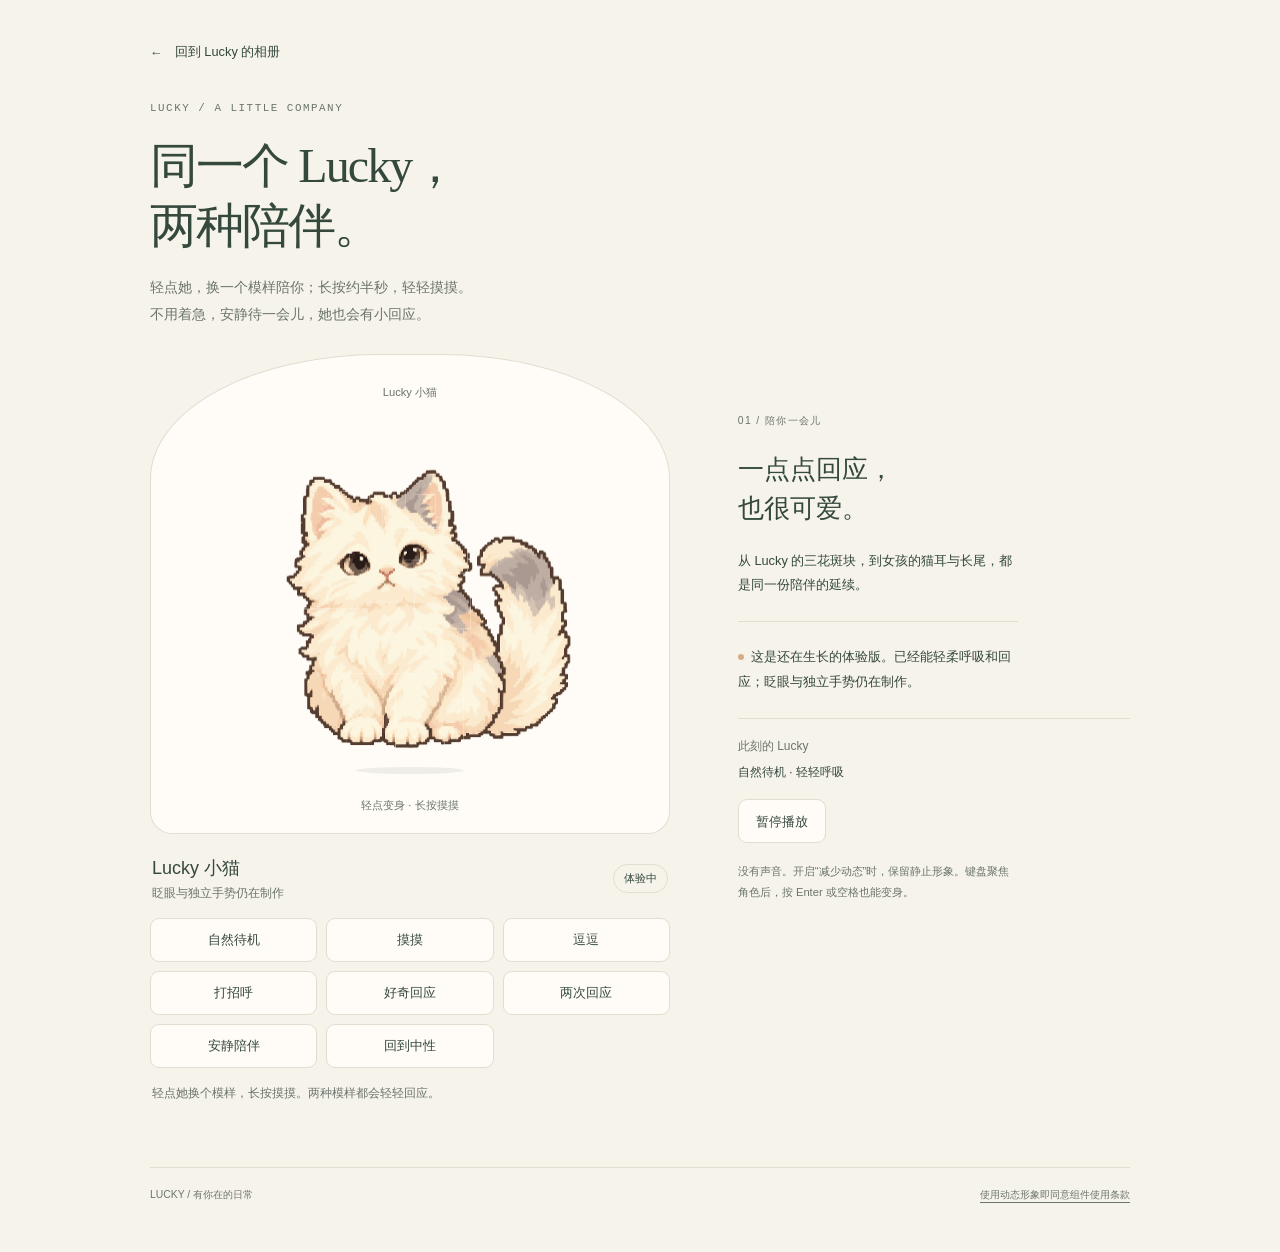
==== live2d/index.html @ e40caa0b "Publish Lucky dual-form Live2D preview" ====
<!doctype html>
<html lang="zh-CN">
<head>
  <meta charset="utf-8">
  <meta name="viewport" content="width=device-width,initial-scale=1">
  <meta name="color-scheme" content="light">
  <meta name="description" content="Lucky 的双形态动态体验：轻点小猫和猫耳女孩变身，长按摸摸，让她陪你待一会儿。">
  <title>Lucky · 两种陪伴</title>
  <link rel="stylesheet" href="./style.css">
  <noscript><style>#reference[hidden]{display:block}</style></noscript>
</head>
<body>
  <main class="workbench" aria-labelledby="title">
    <header class="intro">
      <a class="back-link" href="../#/character"><span aria-hidden="true">←</span> 回到 Lucky 的相册</a>
      <p class="eyebrow">LUCKY / A LITTLE COMPANY</p>
      <h1 id="title">同一个 Lucky，<br>两种陪伴。</h1>
      <p class="description">轻点她，换一个模样陪你；长按约半秒，轻轻摸摸。<br>不用着急，安静待一会儿，她也会有小回应。</p>
    </header>
    <section class="model-study" aria-label="Lucky 双形态动态体验">
      <div class="stage" id="stage" data-mode="reference">
        <p class="stage-label" id="form-label">正在准备小小的陪伴</p>
        <button class="character" id="character" type="button" aria-label="Lucky 小猫，点击切换为猫耳女孩" aria-describedby="character-hint">
          <img hidden class="reference" id="reference" src="../assets/lucky-cozy-idle-small.png" alt="Lucky 坐姿三花形象" width="480" height="560" decoding="async">
          <span class="canvas-host" id="canvas-host" aria-hidden="true"></span>
        </button>
        <p class="character-hint" id="character-hint">轻点变身 · 长按摸摸</p>
      </div>
      <div class="model-caption">
        <div><h2 id="model-name">Lucky 小猫</h2><p id="prototype-label">动态形象 · 体验中</p></div>
        <span class="state-badge" id="runtime-badge">准备中</span>
      </div>
      <div class="actions" aria-label="和 Lucky 互动">
        <button type="button" data-motion-group="Idle" disabled>自然待机</button>
        <button type="button" data-motion-group="Touch" disabled>摸摸</button>
        <button type="button" data-motion-group="Play" disabled>逗逗</button>
        <button type="button" data-motion-group="Greet" disabled>打招呼</button>
        <button type="button" data-motion-group="Curious" disabled>好奇回应</button>
        <button type="button" data-motion-group="DoubleResponse" disabled>两次回应</button>
        <button type="button" data-motion-group="Quiet" disabled>安静陪伴</button>
        <button type="button" data-motion-group="Settle" disabled>回到中性</button>
      </div>
      <p class="runtime-message" id="runtime-message" role="status" aria-live="polite" aria-atomic="true">正在为你准备动态形象…</p>
    </section>
    <aside class="companionship" aria-labelledby="companion-title">
      <p class="section-number" aria-hidden="true">01 / 陪你一会儿</p>
      <h2 id="companion-title">一点点回应，<br>也很可爱。</h2>
      <p>从 Lucky 的三花斑块，到女孩的猫耳与长尾，都是同一份陪伴的延续。</p>
      <p class="study-note"><span class="tiny-dot" aria-hidden="true"></span>这是还在生长的体验版。已经能轻柔呼吸和回应；眨眼与独立手势仍在制作。</p>
      <dl class="status-list"><div><dt>此刻的 Lucky</dt><dd id="motion-status">正在准备</dd></div></dl>
      <button class="pause-button" id="pause" type="button" aria-pressed="false" disabled>暂停播放</button>
      <p class="small-note">没有声音。开启“减少动态”时，保留静止形象。键盘聚焦角色后，按 Enter 或空格也能变身。</p>
    </aside>
    <noscript><p class="noscript">JavaScript 未启用，当前显示 Lucky 的静态参考。启用后可以切换形态、播放动作。</p></noscript>
    <footer><span>LUCKY / 有你在的日常</span><a href="./licenses.html">使用动态形象即同意组件使用条款</a></footer>
  </main>
  <script type="module" src="./runtime.js"></script>
</body>
</html>
---- live2d/style.css ----
:root{--paper:#f6f3eb;--white:#fffcf7;--ink:#34483c;--muted:#6b756b;--line:#dedfd1;--apricot:#d8ac87;--grey:#b7c1ae;--focus:#40664a;font-family:-apple-system,BlinkMacSystemFont,"PingFang SC","Hiragino Sans GB",sans-serif;color:var(--ink);background:var(--paper);font-synthesis:none}
*{box-sizing:border-box}body{margin:0}a{color:inherit;text-underline-offset:4px}button{font:inherit;-webkit-tap-highlight-color:transparent}button:focus-visible,a:focus-visible{outline:3px solid var(--focus);outline-offset:5px}.workbench{width:min(1060px,100%);margin:auto;padding:30px 40px 22px;display:grid;grid-template-columns:1.14fr .86fr;gap:26px 68px}.intro{grid-column:1/-1;max-width:680px}.back-link{display:inline-flex;align-items:center;gap:12px;min-height:44px;margin-bottom:26px;text-decoration:none;font-size:.8rem}.back-link:hover{text-decoration:underline}.eyebrow{font:.68rem/1.5 ui-monospace,SFMono-Regular,Menlo,monospace;letter-spacing:.14em;color:var(--muted);margin:0 0 20px}h1{font:500 clamp(2.125rem,4.5vw,3rem)/1.25 "Songti SC","Hiragino Mincho ProN",serif;margin:0 0 18px;letter-spacing:-.04em}.description{font-size:.875rem;line-height:1.9;margin:0;color:var(--muted)}.model-study{min-width:0}.stage{position:relative;background:var(--white);border:1px solid var(--line);border-radius:44% 44% 22px 22px/26% 26% 22px 22px;overflow:hidden;height:480px}.stage::after{content:"";position:absolute;width:108px;height:7px;background:var(--grey);opacity:.24;border-radius:50%;bottom:59px;left:calc(50% - 54px);pointer-events:none}.stage-label{position:absolute;top:29px;left:14px;right:14px;text-align:center;margin:0;font-size:.7rem;line-height:1.6;color:var(--muted);z-index:2}.character{display:block;position:absolute;inset:64px 23px 50px;width:calc(100% - 46px);padding:0;border:0;border-radius:16px;background:transparent;cursor:pointer;user-select:none;-webkit-touch-callout:none;touch-action:pan-y}.reference,.canvas-host,.canvas-host canvas{width:100%;height:100%;position:absolute;inset:0;object-fit:contain;pointer-events:none}.canvas-host{visibility:hidden}.stage[data-mode="runtime"] .canvas-host{visibility:visible}.stage[data-mode="runtime"] .reference{visibility:hidden}.character[aria-busy="true"]{cursor:progress}.character-hint{position:absolute;left:12px;right:12px;bottom:18px;margin:0;color:var(--muted);font-size:.7rem;text-align:center;pointer-events:none;z-index:2;line-height:1.6}.model-caption{display:flex;flex-wrap:wrap;align-items:center;justify-content:space-between;gap:10px;padding:22px 2px 16px}.model-caption h2{font-size:1.125rem;font-weight:500;margin:0 0 5px}.model-caption p{font-size:.72rem;line-height:1.5;color:var(--muted);margin:0}.state-badge{font-size:.7rem;border:1px solid var(--line);border-radius:24px;padding:6px 10px}.actions{display:grid;grid-template-columns:repeat(3,minmax(0,1fr));gap:9px}.actions button,.pause-button{min-height:44px;border:1px solid var(--line);border-radius:9px;background:var(--white);color:var(--ink);font-size:.8rem;line-height:1.5;padding:9px 6px;cursor:pointer;overflow-wrap:anywhere}.actions button:hover:enabled,.pause-button:hover:enabled{border-color:var(--apricot);background:#fff7ef}.actions button:disabled,.pause-button:disabled{opacity:.48;cursor:not-allowed}.runtime-message{margin:15px 2px 0;font-size:.75rem;line-height:1.8;color:var(--muted);min-height:44px;overflow-wrap:anywhere}.companionship{min-width:0;padding-top:60px}.section-number{font-size:.65rem;letter-spacing:.13em;color:var(--muted);margin:0 0 22px}.companionship h2{font:500 1.65rem/1.5 "Songti SC","Hiragino Mincho ProN",serif;margin:0 0 20px}.companionship>p:not(.section-number){font-size:.8rem;line-height:1.9;margin:0 0 24px;max-width:280px}.study-note{border-top:1px solid var(--line);padding-top:23px}.tiny-dot{display:inline-block;width:6px;height:6px;border-radius:100%;background:var(--apricot);margin:0 7px 1px 0}.status-list{margin:0 0 16px;font-size:.75rem;line-height:1.8}.status-list>div{border-top:1px solid var(--line);padding-top:17px}dt{color:var(--muted);margin:0 0 4px}dd{margin:0;overflow-wrap:anywhere}.pause-button{padding:9px 17px}.companionship>.small-note{color:var(--muted);font-size:.7rem!important;margin-top:18px!important}footer{grid-column:1/-1;display:flex;flex-wrap:wrap;justify-content:space-between;gap:12px;margin-top:14px;border-top:1px solid var(--line);padding-top:18px;color:var(--muted);font-size:.65rem;line-height:1.8}footer a{min-height:44px;display:flex;align-items:flex-start}.noscript{font-size:.8rem;line-height:1.8;color:#8b453a}.license-page{max-width:820px;margin:auto;padding:32px 24px 64px;line-height:1.9}.license-page h1{margin-top:32px}.license-page h2{font-size:1.15rem;margin-top:32px}.license-page p,.license-page li{font-size:.85rem;overflow-wrap:anywhere}
@media(max-width:650px){.workbench{display:block;padding:20px 24px}.intro{margin-bottom:26px}.back-link{margin-bottom:22px}.eyebrow{font-size:.62rem;margin-bottom:14px}.stage{height:400px}.character{inset:58px 16px 48px;width:calc(100% - 32px)}.stage-label{top:22px}.companionship{padding-top:34px}.companionship>p{max-width:none!important}footer{margin-top:30px}.actions{grid-template-columns:repeat(auto-fit,minmax(min(100%,5.5rem),1fr))}}
@media(max-width:350px){.workbench{padding-right:18px;padding-left:18px}.stage{height:360px}.actions{gap:6px}.stage-label{font-size:.65rem}}
@media(prefers-reduced-motion:reduce){*,*::before,*::after{scroll-behavior:auto!important;animation:none!important;transition:none!important}}
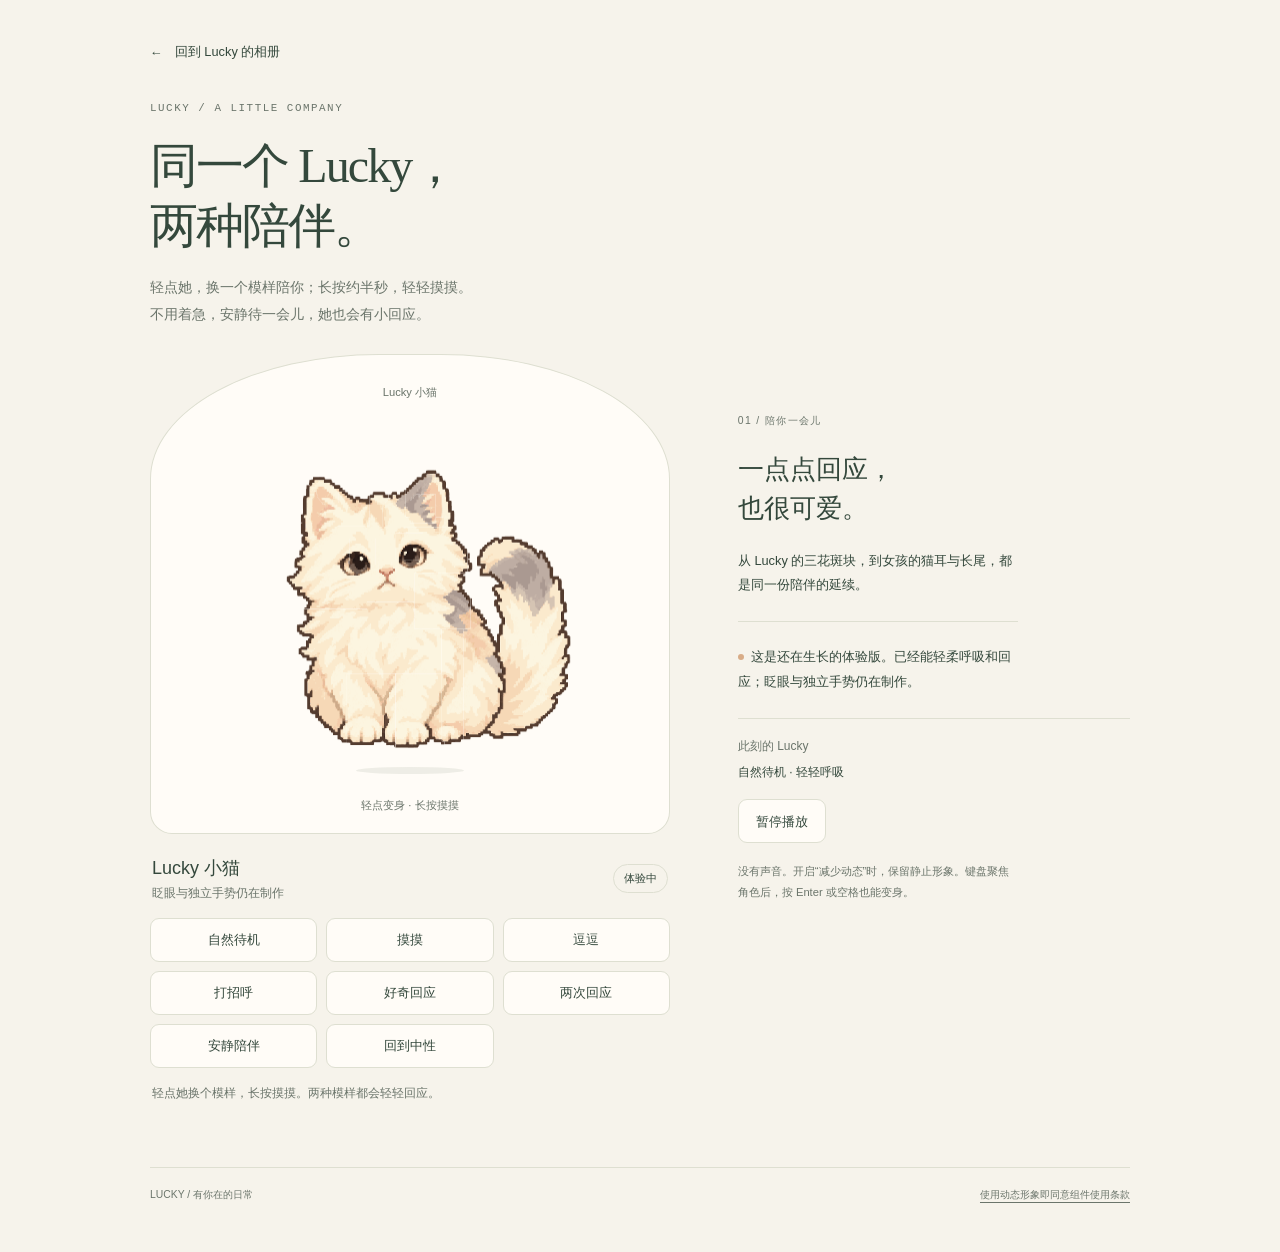
==== commit 10a12f82: "Publish girl v012 with independent ear responses" ====
--- a/live2d/index.html
+++ b/live2d/index.html
@@ -54,6 +54,6 @@
     <noscript><p class="noscript">JavaScript 未启用，当前显示 Lucky 的静态参考。启用后可以切换形态、播放动作。</p></noscript>
     <footer><span>LUCKY / 有你在的日常</span><a href="./licenses.html">使用动态形象即同意组件使用条款</a></footer>
   </main>
-  <script type="module" src="./runtime.js"></script>
+  <script type="module" src="./runtime.js?v=20261021-1"></script>
 </body>
 </html>
